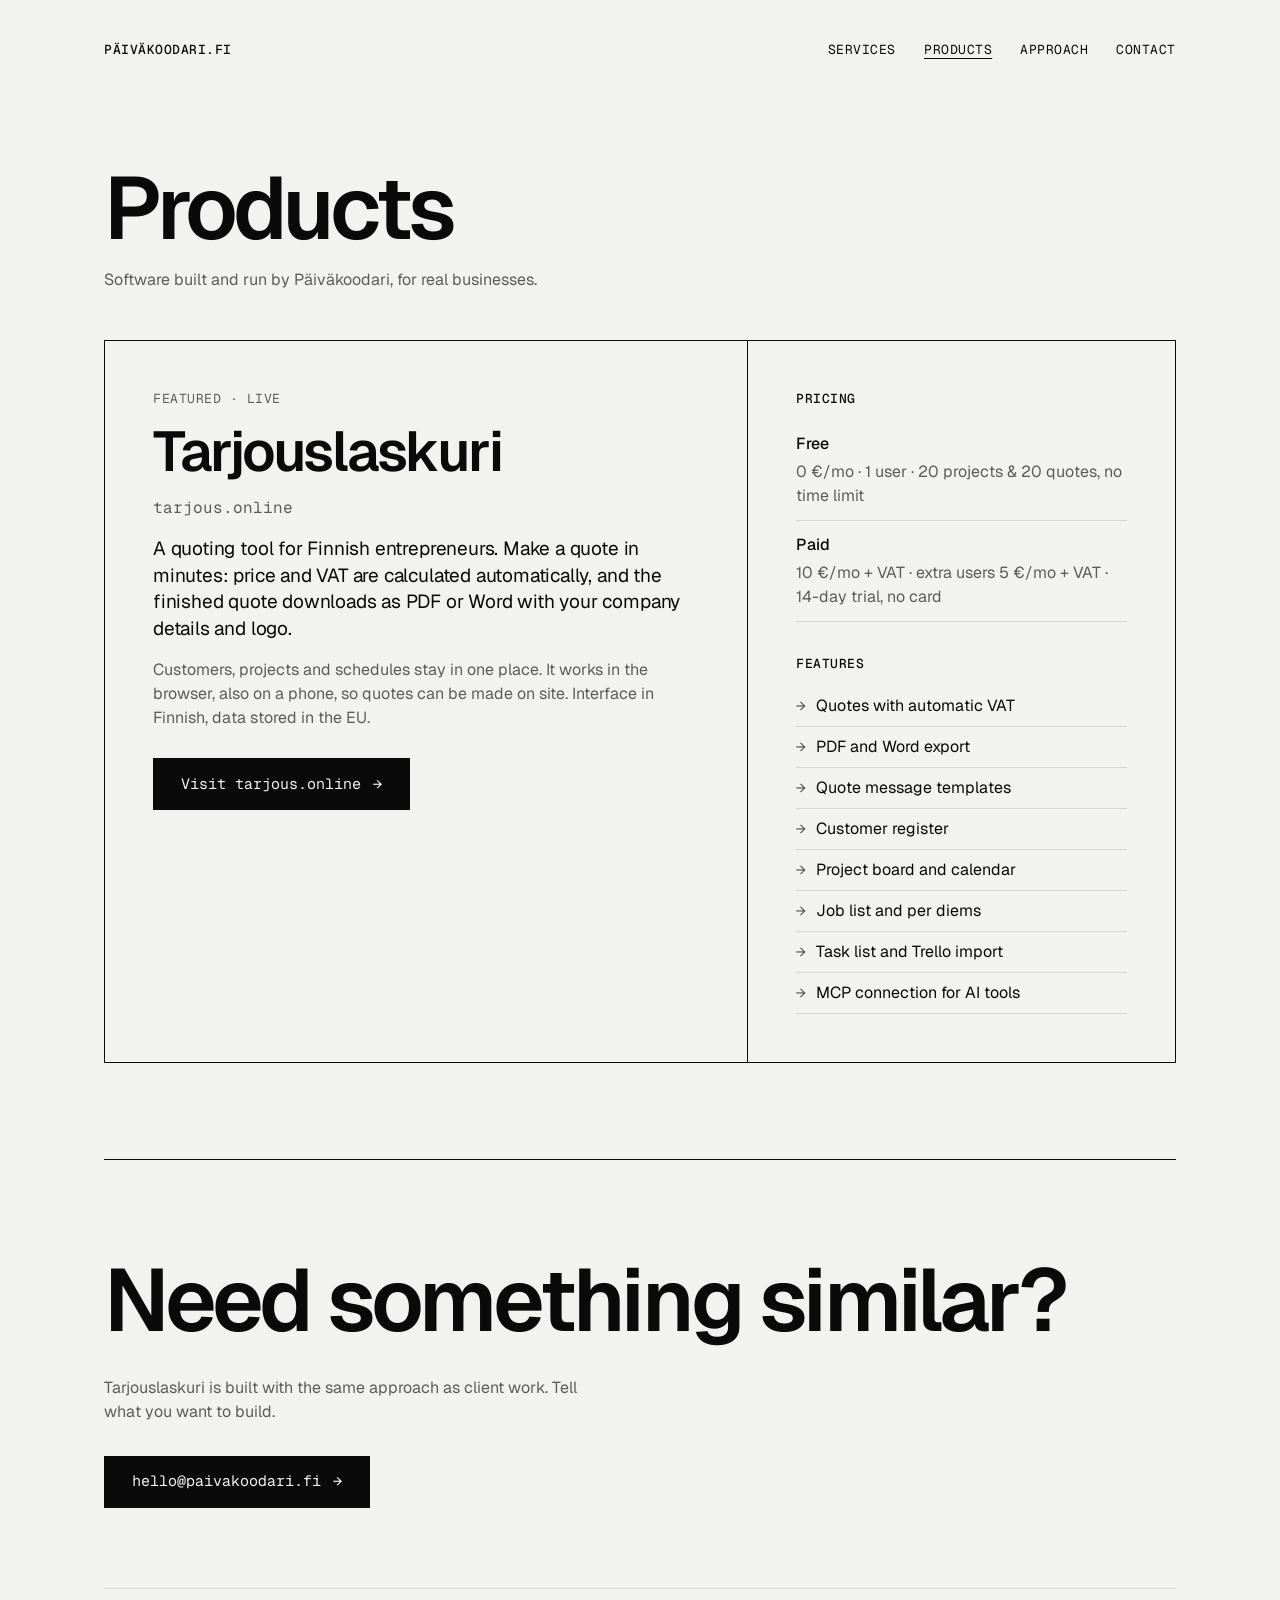
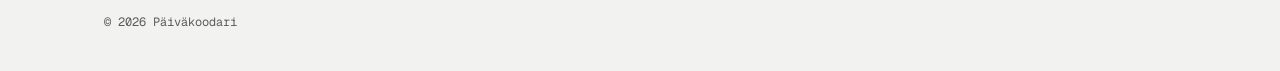
==== products.html @ 14fe7a36 "Add products page featuring tarjous.online" ====
<!DOCTYPE html>
<html lang="en">
  <head>
    <meta charset="utf-8" />
    <meta name="viewport" content="width=device-width, initial-scale=1" />
    <title>Products — Päiväkoodari</title>
    <meta
      name="description"
      content="Products built by Päiväkoodari. Featuring Tarjouslaskuri (tarjous.online), a Finnish quoting tool for small businesses."
    />
    <meta name="color-scheme" content="light dark" />
    <meta name="theme-color" content="#f2f2f0" media="(prefers-color-scheme: light)" />
    <meta name="theme-color" content="#0a0a0a" media="(prefers-color-scheme: dark)" />
    <meta property="og:title" content="Products — Päiväkoodari" />
    <meta
      property="og:description"
      content="Tarjouslaskuri: quotes with VAT, PDF and Word export, customers and projects in one place."
    />
    <meta property="og:url" content="https://paivakoodari.fi/products.html" />
    <meta property="og:type" content="website" />
    <link rel="icon" href="favicon.svg" type="image/svg+xml" />
    <link rel="preconnect" href="https://fonts.googleapis.com" />
    <link rel="preconnect" href="https://fonts.gstatic.com" crossorigin />
    <link
      rel="stylesheet"
      href="https://fonts.googleapis.com/css2?family=Geist:wght@400;500;600&family=Geist+Mono:wght@400;500&display=swap"
    />
    <link rel="stylesheet" href="styles.css" />
  </head>
  <body>
    <div class="container">
      <header class="site-header mono caps">
        <a href="index.html" class="brand">päiväkoodari.fi</a>
        <nav aria-label="Main">
          <a href="index.html#services">Services</a>
          <a href="products.html" aria-current="page">Products</a>
          <a href="index.html#approach">Approach</a>
          <a href="index.html#contact">Contact</a>
        </nav>
      </header>

      <main>
        <section class="page-intro">
          <h1 class="page-title">Products</h1>
          <p class="muted">Software built and run by Päiväkoodari, for real businesses.</p>
        </section>

        <section class="featured">
          <div class="featured-main">
            <p class="mono caps featured-label">Featured · Live</p>
            <h2 class="featured-name">Tarjouslaskuri</h2>
            <p class="featured-url mono">tarjous.online</p>
            <p class="featured-lead">
              A quoting tool for Finnish entrepreneurs. Make a quote in minutes: price and VAT are
              calculated automatically, and the finished quote downloads as PDF or Word with your
              company details and logo.
            </p>
            <p class="muted">
              Customers, projects and schedules stay in one place. It works in the browser, also on
              a phone, so quotes can be made on site. Interface in Finnish, data stored in the EU.
            </p>
            <a class="button mono" href="https://tarjous.online" rel="noopener">
              Visit tarjous.online <span aria-hidden="true">→</span>
            </a>
          </div>

          <aside class="featured-side">
            <div>
              <h3 class="mono caps">Pricing</h3>
              <dl class="facts">
                <div>
                  <dt>Free</dt>
                  <dd>0 €/mo · 1 user · 20 projects &amp; 20 quotes, no time limit</dd>
                </div>
                <div>
                  <dt>Paid</dt>
                  <dd>10 €/mo + VAT · extra users 5 €/mo + VAT · 14-day trial, no card</dd>
                </div>
              </dl>
            </div>
            <div>
              <h3 class="mono caps">Features</h3>
              <ul class="feature-list">
                <li>Quotes with automatic VAT</li>
                <li>PDF and Word export</li>
                <li>Quote message templates</li>
                <li>Customer register</li>
                <li>Project board and calendar</li>
                <li>Job list and per diems</li>
                <li>Task list and Trello import</li>
                <li>MCP connection for AI tools</li>
              </ul>
            </div>
          </aside>
        </section>

        <section class="contact">
          <h2 class="contact-title">Need something similar?</h2>
          <p class="muted">
            Tarjouslaskuri is built with the same approach as client work. Tell what you want to
            build.
          </p>
          <a class="button mono" href="mailto:hello@paivakoodari.fi">
            hello@paivakoodari.fi <span aria-hidden="true">→</span>
          </a>
        </section>
      </main>

      <footer class="site-footer mono muted">
        <span>© <span id="year">2026</span> Päiväkoodari</span>
      </footer>
    </div>
    <script>
      document.getElementById("year").textContent = new Date().getFullYear();
    </script>
  </body>
</html>
---- styles.css ----
:root {
  --ink: #0a0a0a;
  --paper: #f2f2f0;
  --muted: #5c5c5a;
  --line: #d6d6d3;
  --card-muted: #a3a3a0;
  --font-sans: "Geist", system-ui, -apple-system, "Segoe UI", sans-serif;
  --font-mono: "Geist Mono", ui-monospace, "SFMono-Regular", Menlo, monospace;
}

@media (prefers-color-scheme: dark) {
  :root {
    --ink: #f2f2f0;
    --paper: #0a0a0a;
    --muted: #a3a3a0;
    --line: #2e2e2c;
    --card-muted: #5c5c5a;
  }
}

*,
*::before,
*::after {
  box-sizing: border-box;
}

html {
  scroll-behavior: smooth;
}

@media (prefers-reduced-motion: reduce) {
  html {
    scroll-behavior: auto;
  }
}

body {
  margin: 0;
  min-height: 100vh;
  background: var(--paper);
  color: var(--ink);
  font-family: var(--font-sans);
  font-size: 16px;
  line-height: 1.5;
  -webkit-font-smoothing: antialiased;
}

a {
  color: inherit;
  text-decoration: none;
}

a:hover {
  text-decoration: underline;
  text-underline-offset: 4px;
}

a:focus-visible {
  outline: 2px solid currentColor;
  outline-offset: 4px;
}

h1,
h2,
h3,
p {
  margin: 0;
}

.mono {
  font-family: var(--font-mono);
}

.caps {
  font-size: 13px;
  letter-spacing: 0.04em;
  text-transform: uppercase;
}

.muted {
  color: var(--muted);
}

.container {
  max-width: 1120px;
  margin: 0 auto;
  padding: 0 24px;
}

/* Header */

.site-header {
  display: flex;
  flex-wrap: wrap;
  justify-content: space-between;
  align-items: center;
  gap: 16px;
  padding: 28px 0;
}

.brand {
  font-weight: 500;
}

.site-header nav {
  display: flex;
  flex-wrap: wrap;
  gap: 28px;
}

.site-header nav a {
  padding: 12px 0;
}

/* Hero: the business card */

.hero {
  padding: 72px 0 96px;
  display: flex;
  flex-direction: column;
  align-items: center;
  gap: 40px;
}

.card {
  width: 100%;
  max-width: 760px;
  aspect-ratio: 1.75 / 1;
  background: var(--ink);
  color: var(--paper);
  border: 1px solid var(--ink);
  padding: clamp(20px, 5vw, 48px);
  display: flex;
  flex-direction: column;
  justify-content: space-between;
  box-shadow: 0 1px 0 var(--line), 0 30px 60px -30px rgba(0, 0, 0, 0.35);
}

.card-row {
  display: flex;
  justify-content: space-between;
  align-items: flex-start;
  flex-wrap: wrap;
  gap: 24px;
}

.card-row--bottom {
  align-items: flex-end;
}

.card-name {
  font-size: clamp(30px, 6vw, 56px);
  font-weight: 600;
  letter-spacing: -0.035em;
  line-height: 1;
}

.card-definition {
  font-size: clamp(10px, 1.4vw, 12px);
  line-height: 1.6;
  text-align: right;
  color: var(--card-muted);
}

.card-tagline {
  max-width: 340px;
  font-size: clamp(14px, 2vw, 19px);
  line-height: 1.35;
  letter-spacing: -0.01em;
}

.card-contact {
  font-size: clamp(11px, 1.5vw, 13px);
  line-height: 1.7;
  text-align: right;
}

.hero-note {
  color: var(--muted);
  text-align: center;
}

/* Sections */

.section {
  border-top: 1px solid var(--ink);
  padding: 64px 0;
  display: flex;
  flex-wrap: wrap;
  gap: 48px;
}

.section-head {
  flex: 1 1 240px;
}

.section-head p {
  margin-top: 16px;
  max-width: 260px;
}

.section-title {
  font-weight: 500;
}

.section-body,
.services {
  flex: 999 1 560px;
  min-width: 0;
}

/* Services */

.services {
  list-style: none;
  margin: 0;
  padding: 0;
  counter-reset: service;
  display: grid;
  grid-template-columns: repeat(auto-fit, minmax(260px, 1fr));
  column-gap: 48px;
}

.services li {
  counter-increment: service;
  display: grid;
  grid-template-columns: auto 1fr;
  column-gap: 20px;
  padding: 22px 0;
  border-bottom: 1px solid var(--line);
}

.services li::before {
  content: counter(service, decimal-leading-zero);
  grid-row: span 2;
  font-family: var(--font-mono);
  font-size: 13px;
  color: var(--muted);
  padding-top: 3px;
}

.services h3 {
  font-size: 19px;
  font-weight: 500;
  letter-spacing: -0.01em;
}

.services p {
  margin-top: 6px;
  color: var(--muted);
}

/* Products */

.site-header nav a[aria-current="page"] {
  text-decoration: underline;
  text-underline-offset: 4px;
}

.page-intro {
  padding: 64px 0 48px;
  display: flex;
  flex-direction: column;
  gap: 16px;
}

.page-title {
  font-size: clamp(40px, 7vw, 88px);
  line-height: 1;
  letter-spacing: -0.045em;
  font-weight: 600;
}

.featured {
  border: 1px solid var(--ink);
  margin-bottom: 96px;
  display: flex;
  flex-wrap: wrap;
}

.featured-main {
  flex: 3 1 420px;
  padding: clamp(24px, 4vw, 48px);
  display: flex;
  flex-direction: column;
  align-items: flex-start;
  gap: 16px;
}

.featured-side {
  flex: 2 1 280px;
  padding: clamp(24px, 4vw, 48px);
  border-left: 1px solid var(--ink);
  display: flex;
  flex-direction: column;
  gap: 32px;
}

.featured-label {
  color: var(--muted);
}

.featured-name {
  font-size: clamp(34px, 5vw, 56px);
  font-weight: 600;
  letter-spacing: -0.035em;
  line-height: 1;
}

.featured-url {
  color: var(--muted);
}

.featured-lead {
  font-size: 19px;
  line-height: 1.4;
  letter-spacing: -0.01em;
}

.featured-main .button {
  margin-top: 12px;
}

.featured-side h3 {
  font-weight: 500;
  margin-bottom: 12px;
}

.facts {
  margin: 0;
}

.facts div {
  padding: 12px 0;
  border-bottom: 1px solid var(--line);
}

.facts dt {
  font-weight: 500;
}

.facts dd {
  margin: 4px 0 0;
  color: var(--muted);
}

.feature-list {
  list-style: none;
  margin: 0;
  padding: 0;
}

.feature-list li {
  padding: 8px 0;
  border-bottom: 1px solid var(--line);
}

.feature-list li::before {
  content: "→ ";
  font-family: var(--font-mono);
  color: var(--muted);
}

@media (max-width: 720px) {
  .featured-side {
    border-left: 0;
    border-top: 1px solid var(--ink);
  }
}

/* Approach */

.statement {
  max-width: 680px;
  font-size: clamp(26px, 3.4vw, 40px);
  line-height: 1.15;
  letter-spacing: -0.03em;
  font-weight: 500;
}

.principles {
  margin-top: 40px;
  display: grid;
  grid-template-columns: repeat(auto-fit, minmax(200px, 1fr));
  gap: 32px;
}

.principles h3 {
  font-size: 13px;
  font-weight: 400;
}

.principles p {
  margin-top: 8px;
}

/* Contact */

.contact {
  border-top: 1px solid var(--ink);
  padding: 96px 0 80px;
  display: flex;
  flex-direction: column;
  align-items: flex-start;
  gap: 32px;
}

.contact-title {
  font-size: clamp(40px, 7vw, 88px);
  line-height: 1;
  letter-spacing: -0.045em;
  font-weight: 600;
}

.contact p {
  max-width: 480px;
}

.button {
  display: inline-flex;
  align-items: center;
  gap: 12px;
  min-height: 52px;
  padding: 0 28px;
  background: var(--ink);
  color: var(--paper);
  font-size: 15px;
}

.button:hover {
  text-decoration: none;
  opacity: 0.85;
}

/* Footer */

.site-footer {
  border-top: 1px solid var(--line);
  padding: 24px 0 40px;
  display: flex;
  flex-wrap: wrap;
  justify-content: space-between;
  gap: 12px;
  font-size: 12px;
}

@media (max-width: 560px) {
  .card-contact {
    text-align: left;
  }
}
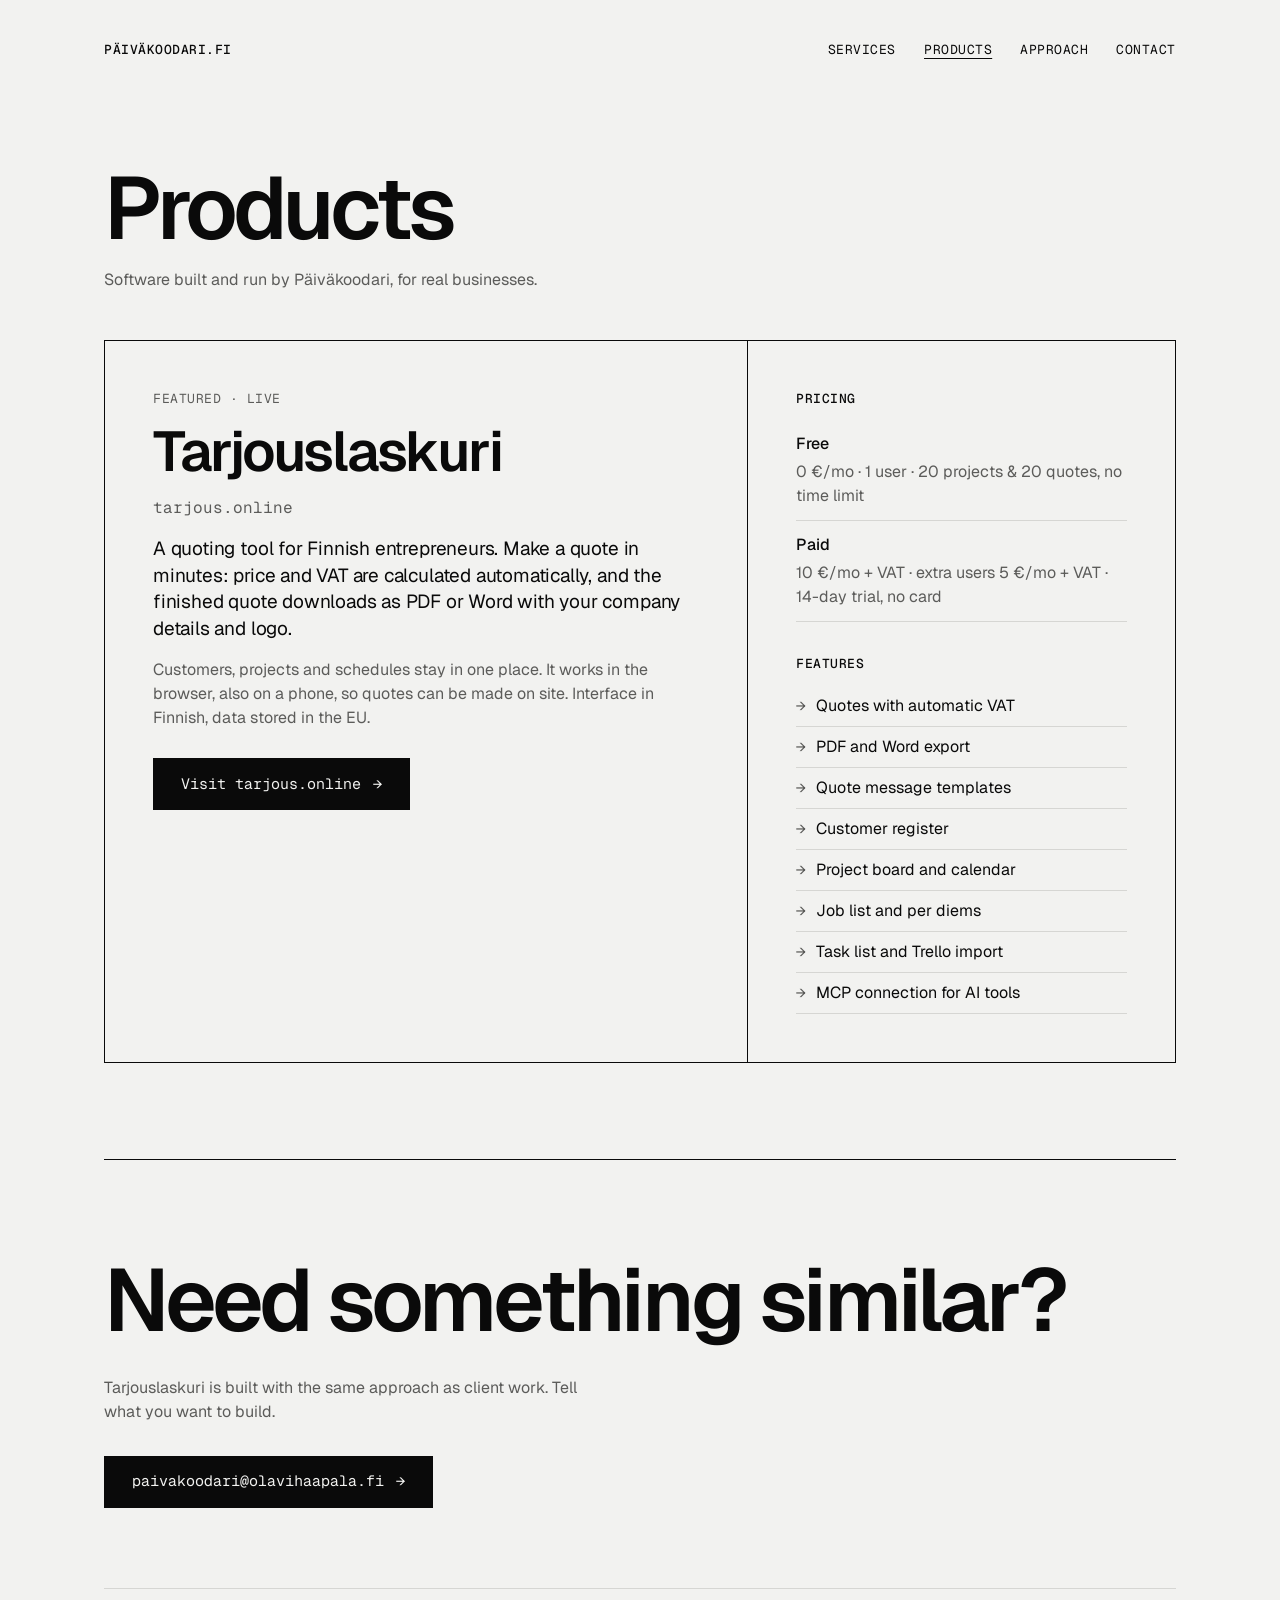
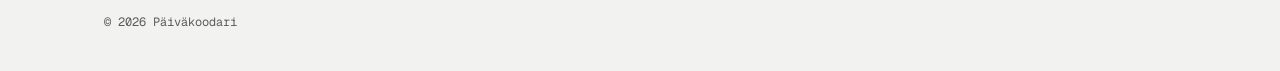
==== commit 5e845361: "Use paivakoodari@olavihaapala.fi as contact email until DNS is sorted" ====
--- a/products.html
+++ b/products.html
@@ -100,8 +100,8 @@
             Tarjouslaskuri is built with the same approach as client work. Tell what you want to
             build.
           </p>
-          <a class="button mono" href="mailto:hello@paivakoodari.fi">
-            hello@paivakoodari.fi <span aria-hidden="true">→</span>
+          <a class="button mono" href="mailto:paivakoodari@olavihaapala.fi">
+            paivakoodari@olavihaapala.fi <span aria-hidden="true">→</span>
           </a>
         </section>
       </main>
--- a/styles.css
+++ b/styles.css
@@ -129,27 +129,38 @@
   background: var(--ink);
   color: var(--paper);
   border: 1px solid var(--ink);
+  display: flex;
+  overflow: hidden;
+  box-shadow: 0 1px 0 var(--line), 0 30px 60px -30px rgba(0, 0, 0, 0.35);
+}
+
+.card-body {
+  flex: 1;
+  min-width: 0;
   padding: clamp(20px, 5vw, 48px);
   display: flex;
   flex-direction: column;
   justify-content: space-between;
-  box-shadow: 0 1px 0 var(--line), 0 30px 60px -30px rgba(0, 0, 0, 0.35);
+}
+
+.card-photo {
+  flex: none;
+  width: 36%;
+  height: 100%;
+  object-fit: cover;
+  object-position: 50% 30%;
+  filter: grayscale(1) contrast(1.1);
+  border-left: 1px solid var(--ink);
 }
 
 .card-row {
   display: flex;
-  justify-content: space-between;
-  align-items: flex-start;
-  flex-wrap: wrap;
-  gap: 24px;
-}
-
-.card-row--bottom {
-  align-items: flex-end;
+  flex-direction: column;
+  gap: 14px;
 }
 
 .card-name {
-  font-size: clamp(30px, 6vw, 56px);
+  font-size: clamp(30px, 5.2vw, 52px);
   font-weight: 600;
   letter-spacing: -0.035em;
   line-height: 1;
@@ -158,7 +169,6 @@
 .card-definition {
   font-size: clamp(10px, 1.4vw, 12px);
   line-height: 1.6;
-  text-align: right;
   color: var(--card-muted);
 }
 
@@ -172,7 +182,33 @@
 .card-contact {
   font-size: clamp(11px, 1.5vw, 13px);
   line-height: 1.7;
-  text-align: right;
+}
+
+.card-person {
+  font-family: var(--font-sans);
+  font-size: clamp(14px, 1.8vw, 16px);
+  font-weight: 500;
+  letter-spacing: -0.01em;
+}
+
+@media (max-width: 560px) {
+  .card {
+    aspect-ratio: auto;
+    flex-direction: column-reverse;
+  }
+
+  .card-body {
+    gap: 32px;
+  }
+
+  .card-photo {
+    width: 100%;
+    height: auto;
+    aspect-ratio: 5 / 4;
+    object-position: 50% 0%;
+    border-left: 0;
+    border-bottom: 1px solid var(--ink);
+  }
 }
 
 .hero-note {
@@ -443,9 +479,3 @@
   gap: 12px;
   font-size: 12px;
 }
-
-@media (max-width: 560px) {
-  .card-contact {
-    text-align: left;
-  }
-}
